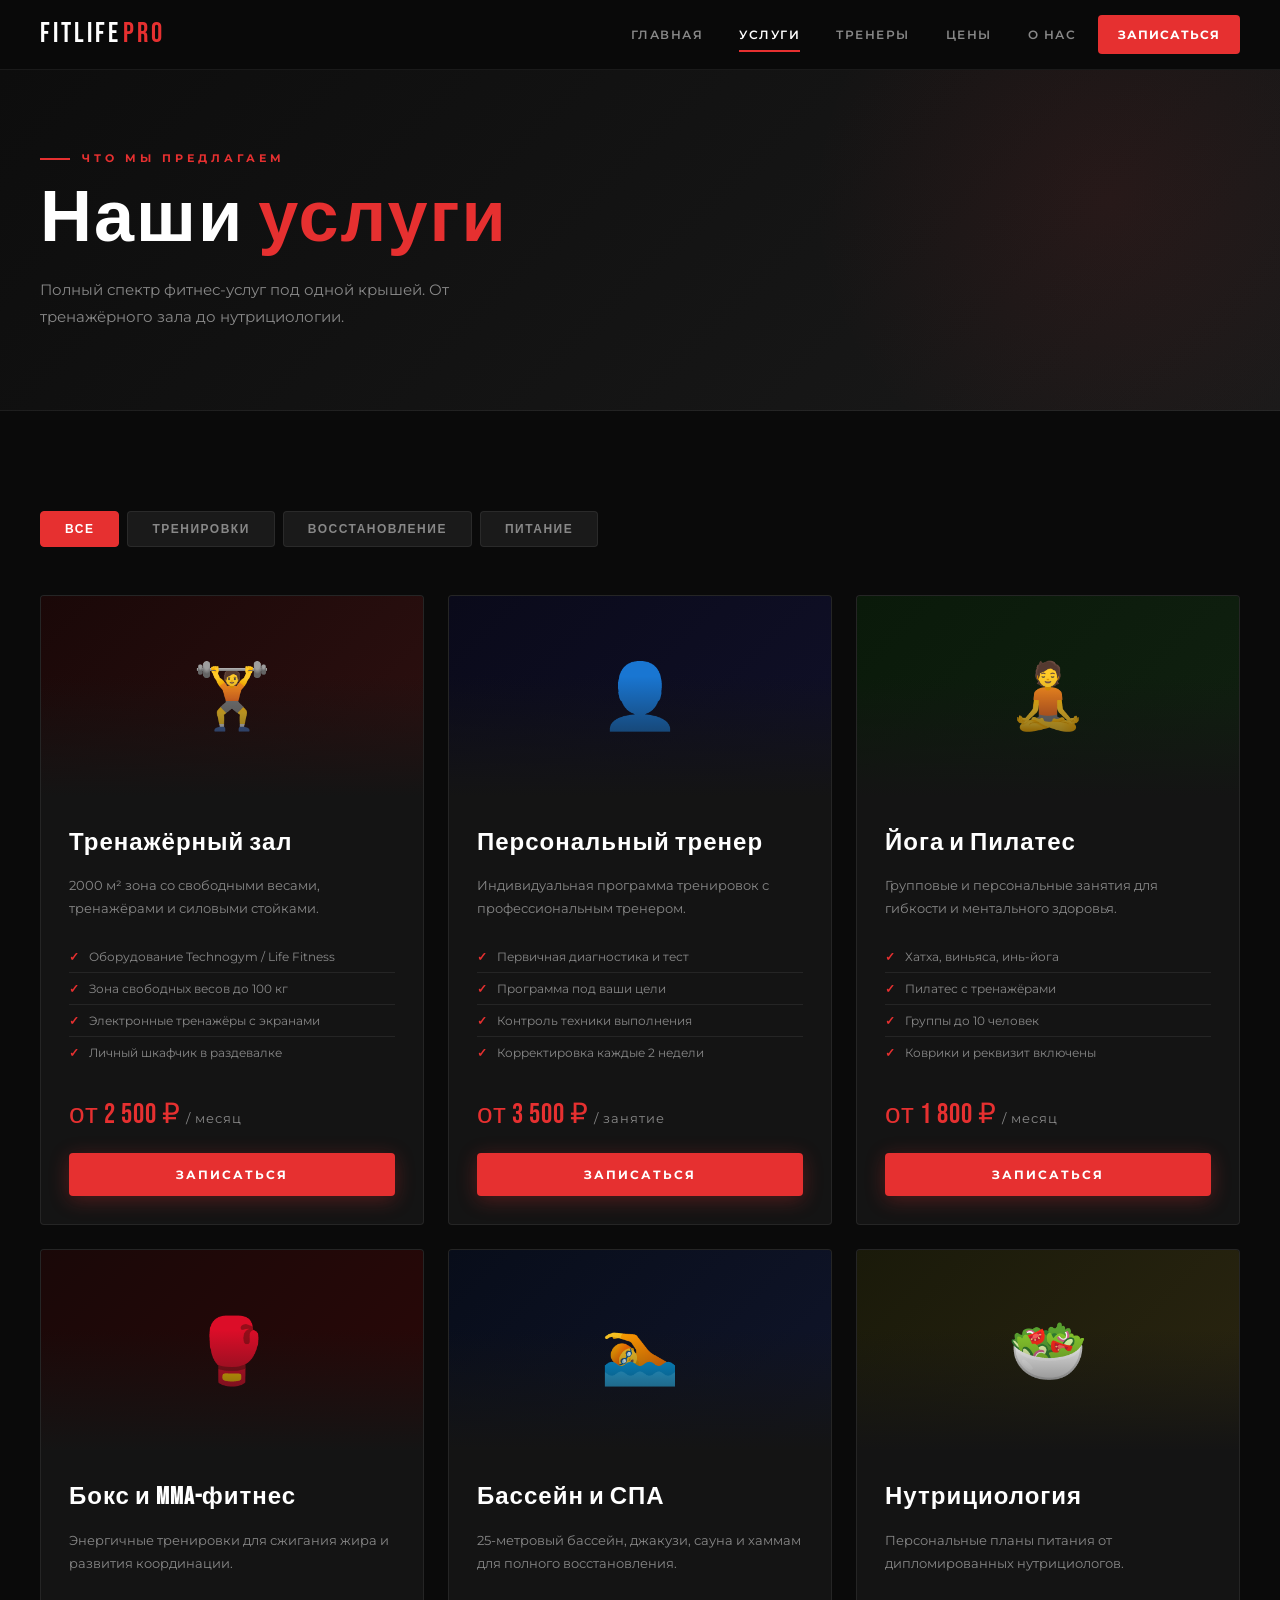
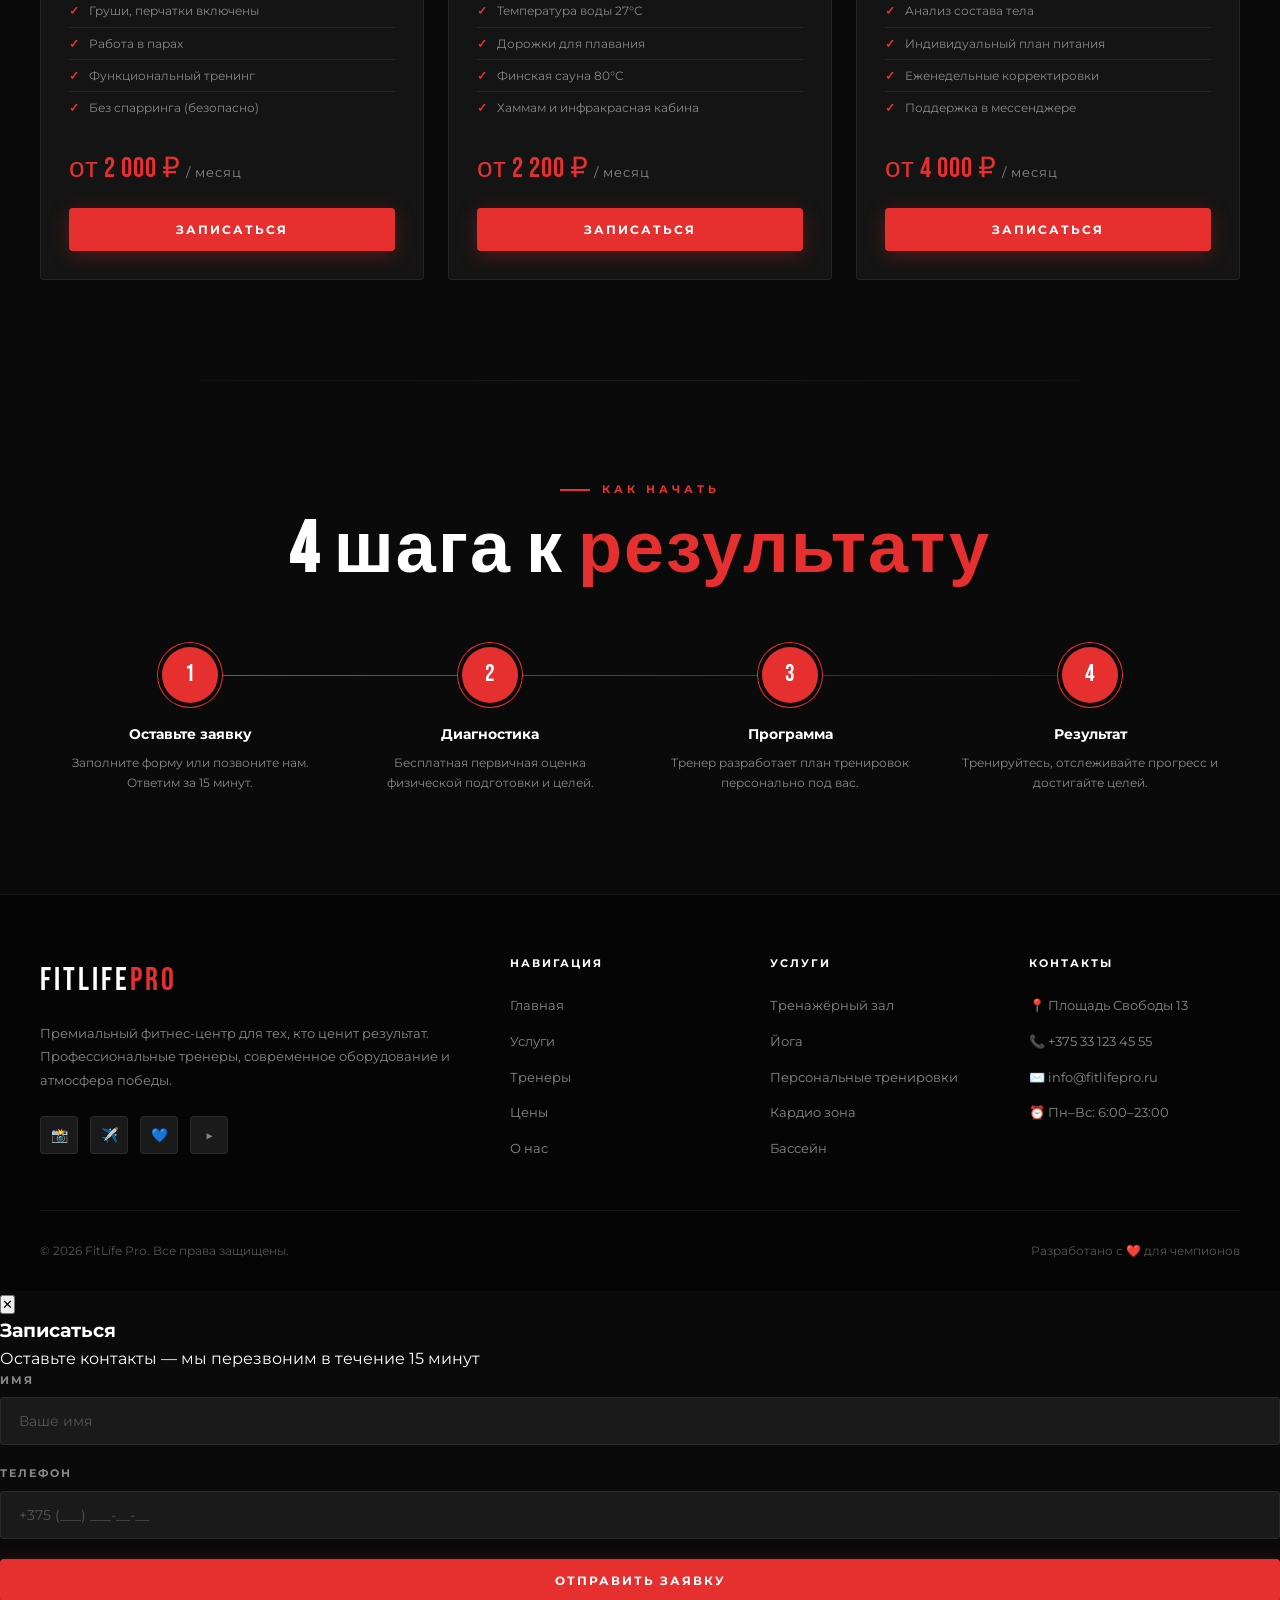
==== services.html @ bc9019aa "first commit" ====
<!DOCTYPE html>
<html lang="ru">
<head>
  <meta charset="UTF-8">
  <meta name="viewport" content="width=device-width, initial-scale=1.0">
  <title>Услуги — FitLife Pro</title>
  <link rel="stylesheet" href="css/style.css">
  <link rel="stylesheet" href="css/responsive.css">
  <style>
    .service-card {
      background: var(--card-bg);
      border: 1px solid var(--border);
      border-radius: var(--radius);
      overflow: hidden;
      transition: var(--transition);
    }

    .service-card:hover {
      border-color: rgba(230,48,48,0.3);
      transform: translateY(-6px);
      box-shadow: 0 24px 48px rgba(0,0,0,0.4);
    }

    .service-img {
      height: 200px;
      display: flex;
      align-items: center;
      justify-content: center;
      font-size: 64px;
      position: relative;
      overflow: hidden;
    }

    .service-img::after {
      content: '';
      position: absolute;
      inset: 0;
      background: linear-gradient(to bottom, transparent 40%, var(--card-bg));
    }

    .service-body { padding: 28px; }

    .service-title {
      font-family: 'Bebas Neue', sans-serif;
      font-size: 24px;
      letter-spacing: 1px;
      margin-bottom: 12px;
    }

    .service-desc {
      color: var(--text-muted);
      font-size: 13px;
      line-height: 1.8;
      margin-bottom: 20px;
    }

    .service-features {
      list-style: none;
      margin-bottom: 24px;
    }

    .service-features li {
      display: flex;
      align-items: center;
      gap: 10px;
      color: var(--text-muted);
      font-size: 12px;
      padding: 6px 0;
      border-bottom: 1px solid var(--border);
    }

    .service-features li:last-child { border-bottom: none; }
    .service-features li::before { content: '✓'; color: var(--accent); font-weight: 700; }

    .service-price {
      font-family: 'Bebas Neue', sans-serif;
      font-size: 28px;
      color: var(--accent);
      letter-spacing: 1px;
      margin-bottom: 16px;
    }

    .service-price span { font-family: 'Montserrat', sans-serif; font-size: 13px; color: var(--text-muted); font-weight: 400; }

    /* ─── SERVICE TABS ─── */
    .filter-tabs {
      display: flex;
      gap: 8px;
      margin-bottom: 48px;
      flex-wrap: wrap;
    }

    .filter-tab {
      padding: 10px 24px;
      background: var(--bg3);
      border: 1px solid var(--border);
      color: var(--text-muted);
      font-size: 12px;
      font-weight: 600;
      letter-spacing: 1.5px;
      text-transform: uppercase;
      border-radius: var(--radius);
      cursor: pointer;
      transition: var(--transition);
    }

    .filter-tab.active, .filter-tab:hover {
      background: var(--accent);
      border-color: var(--accent);
      color: #fff;
    }

    .service-card[data-category] { transition: opacity 0.3s, transform 0.3s; }
    .service-card.hidden { opacity: 0; pointer-events: none; position: absolute; }

    /* ─── PROCESS STEPS ─── */
    .steps {
      display: grid;
      grid-template-columns: repeat(4, 1fr);
      gap: 0;
      position: relative;
    }

    .steps::before {
      content: '';
      position: absolute;
      top: 28px; left: 10%; right: 10%;
      height: 1px;
      background: linear-gradient(to right, var(--accent), rgba(230,48,48,0.2));
      z-index: 0;
    }

    .step {
      text-align: center;
      position: relative;
      z-index: 1;
      padding: 0 20px;
    }

    .step-num {
      width: 56px; height: 56px;
      background: var(--accent);
      border-radius: 50%;
      display: flex;
      align-items: center;
      justify-content: center;
      font-family: 'Bebas Neue', sans-serif;
      font-size: 24px;
      letter-spacing: 1px;
      margin: 0 auto 20px;
      box-shadow: 0 0 0 4px var(--bg), 0 0 0 5px var(--accent);
    }

    .step-title { font-weight: 700; font-size: 14px; margin-bottom: 8px; }
    .step-desc { color: var(--text-muted); font-size: 12px; line-height: 1.7; }

    @media (max-width: 768px) {
      .steps { grid-template-columns: repeat(2, 1fr); gap: 32px; }
      .steps::before { display: none; }
    }
  </style>
</head>
<body data-page="services">

<div id="header-placeholder"></div>
<div class="page-content">

  <!-- ─── PAGE HERO ─── -->
  <div class="page-hero">
    <div class="container">
      <p class="section-label fade-in">Что мы предлагаем</p>
      <h1 class="section-title fade-in">Наши <em>услуги</em></h1>
      <p class="section-sub fade-in">
        Полный спектр фитнес-услуг под одной крышей. От тренажёрного зала до нутрициологии.
      </p>
    </div>
  </div>

  <!-- ─── SERVICES ─── -->
  <section class="section">
    <div class="container">
      <div class="filter-tabs">
        <button class="filter-tab active" data-filter="all">Все</button>
        <button class="filter-tab" data-filter="training">Тренировки</button>
        <button class="filter-tab" data-filter="recovery">Восстановление</button>
        <button class="filter-tab" data-filter="nutrition">Питание</button>
      </div>

      <div class="grid-3" id="servicesGrid">

        <div class="service-card fade-in" data-category="training">
          <div class="service-img" style="background:linear-gradient(135deg,#1a0808,#2d1010);">🏋️</div>
          <div class="service-body">
            <h3 class="service-title">Тренажёрный зал</h3>
            <p class="service-desc">2000 м² зона со свободными весами, тренажёрами и силовыми стойками.</p>
            <ul class="service-features">
              <li>Оборудование Technogym / Life Fitness</li>
              <li>Зона свободных весов до 100 кг</li>
              <li>Электронные тренажёры с экранами</li>
              <li>Личный шкафчик в раздевалке</li>
            </ul>
            <div class="service-price">от 2 500 ₽ <span>/ месяц</span></div>
            <button class="btn btn-primary" style="width:100%;justify-content:center;" onclick="openModal('joinModal')">Записаться</button>
          </div>
        </div>

        <div class="service-card fade-in fade-in-delay-1" data-category="training">
          <div class="service-img" style="background:linear-gradient(135deg,#0a0a1a,#101028);">👤</div>
          <div class="service-body">
            <h3 class="service-title">Персональный тренер</h3>
            <p class="service-desc">Индивидуальная программа тренировок с профессиональным тренером.</p>
            <ul class="service-features">
              <li>Первичная диагностика и тест</li>
              <li>Программа под ваши цели</li>
              <li>Контроль техники выполнения</li>
              <li>Корректировка каждые 2 недели</li>
            </ul>
            <div class="service-price">от 3 500 ₽ <span>/ занятие</span></div>
            <button class="btn btn-primary" style="width:100%;justify-content:center;" onclick="openModal('joinModal')">Записаться</button>
          </div>
        </div>

        <div class="service-card fade-in fade-in-delay-2" data-category="training">
          <div class="service-img" style="background:linear-gradient(135deg,#0a1a0a,#102010);">🧘</div>
          <div class="service-body">
            <h3 class="service-title">Йога и Пилатес</h3>
            <p class="service-desc">Групповые и персональные занятия для гибкости и ментального здоровья.</p>
            <ul class="service-features">
              <li>Хатха, виньяса, инь-йога</li>
              <li>Пилатес с тренажёрами</li>
              <li>Группы до 10 человек</li>
              <li>Коврики и реквизит включены</li>
            </ul>
            <div class="service-price">от 1 800 ₽ <span>/ месяц</span></div>
            <button class="btn btn-primary" style="width:100%;justify-content:center;" onclick="openModal('joinModal')">Записаться</button>
          </div>
        </div>

        <div class="service-card fade-in" data-category="training">
          <div class="service-img" style="background:linear-gradient(135deg,#1a0808,#2a0808);">🥊</div>
          <div class="service-body">
            <h3 class="service-title">Бокс и MMA-фитнес</h3>
            <p class="service-desc">Энергичные тренировки для сжигания жира и развития координации.</p>
            <ul class="service-features">
              <li>Груши, перчатки включены</li>
              <li>Работа в парах</li>
              <li>Функциональный тренинг</li>
              <li>Без спарринга (безопасно)</li>
            </ul>
            <div class="service-price">от 2 000 ₽ <span>/ месяц</span></div>
            <button class="btn btn-primary" style="width:100%;justify-content:center;" onclick="openModal('joinModal')">Записаться</button>
          </div>
        </div>

        <div class="service-card fade-in fade-in-delay-1" data-category="recovery">
          <div class="service-img" style="background:linear-gradient(135deg,#080d1a,#10152a);">🏊</div>
          <div class="service-body">
            <h3 class="service-title">Бассейн и СПА</h3>
            <p class="service-desc">25-метровый бассейн, джакузи, сауна и хаммам для полного восстановления.</p>
            <ul class="service-features">
              <li>Температура воды 27°C</li>
              <li>Дорожки для плавания</li>
              <li>Финская сауна 80°C</li>
              <li>Хаммам и инфракрасная кабина</li>
            </ul>
            <div class="service-price">от 2 200 ₽ <span>/ месяц</span></div>
            <button class="btn btn-primary" style="width:100%;justify-content:center;" onclick="openModal('joinModal')">Записаться</button>
          </div>
        </div>

        <div class="service-card fade-in fade-in-delay-2" data-category="nutrition">
          <div class="service-img" style="background:linear-gradient(135deg,#1a1a0a,#2a2510);">🥗</div>
          <div class="service-body">
            <h3 class="service-title">Нутрициология</h3>
            <p class="service-desc">Персональные планы питания от дипломированных нутрициологов.</p>
            <ul class="service-features">
              <li>Анализ состава тела</li>
              <li>Индивидуальный план питания</li>
              <li>Еженедельные корректировки</li>
              <li>Поддержка в мессенджере</li>
            </ul>
            <div class="service-price">от 4 000 ₽ <span>/ месяц</span></div>
            <button class="btn btn-primary" style="width:100%;justify-content:center;" onclick="openModal('joinModal')">Записаться</button>
          </div>
        </div>

      </div>
    </div>
  </section>

  <!-- ─── HOW IT WORKS ─── -->
  <div class="divider"></div>
  <section class="section">
    <div class="container">
      <p class="section-label" style="justify-content:center;">Как начать</p>
      <h2 class="section-title" style="text-align:center;margin-bottom:60px;">4 шага к <em>результату</em></h2>
      <div class="steps">
        <div class="step fade-in">
          <div class="step-num">1</div>
          <h4 class="step-title">Оставьте заявку</h4>
          <p class="step-desc">Заполните форму или позвоните нам. Ответим за 15 минут.</p>
        </div>
        <div class="step fade-in fade-in-delay-1">
          <div class="step-num">2</div>
          <h4 class="step-title">Диагностика</h4>
          <p class="step-desc">Бесплатная первичная оценка физической подготовки и целей.</p>
        </div>
        <div class="step fade-in fade-in-delay-2">
          <div class="step-num">3</div>
          <h4 class="step-title">Программа</h4>
          <p class="step-desc">Тренер разработает план тренировок персонально под вас.</p>
        </div>
        <div class="step fade-in fade-in-delay-3">
          <div class="step-num">4</div>
          <h4 class="step-title">Результат</h4>
          <p class="step-desc">Тренируйтесь, отслеживайте прогресс и достигайте целей.</p>
        </div>
      </div>
    </div>
  </section>

</div>
<div id="footer-placeholder"></div>

<!-- JOIN MODAL -->
<div class="modal" id="joinModal">
  <div class="modal-overlay"></div>
  <div class="modal-box">
    <button class="modal-close" onclick="closeModal('joinModal')">✕</button>
    <h3 class="modal-title">Записаться</h3>
    <p class="modal-sub">Оставьте контакты — мы перезвоним в течение 15 минут</p>
    <form id="joinForm">
      <div class="form-group">
        <label>Имя</label>
        <input type="text" name="name" placeholder="Ваше имя" data-validate="required,minlen:2">
      </div>
      <div class="form-group">
        <label>Телефон</label>
        <input type="tel" name="phone" placeholder="+375 (___) ___-__-__" data-validate="required,phone">
      </div>
      <button type="submit" class="btn btn-primary" style="width:100%;justify-content:center;">
        Отправить заявку
      </button>
    </form>
  </div>
</div>

<script src="js/components.js"></script>
<script src="js/ui.js"></script>
<script src="js/form.js"></script>
<script>
  // Filter tabs
  document.querySelectorAll('.filter-tab').forEach(tab => {
    tab.addEventListener('click', () => {
      document.querySelectorAll('.filter-tab').forEach(t => t.classList.remove('active'));
      tab.classList.add('active');

      const filter = tab.dataset.filter;
      document.querySelectorAll('.service-card').forEach(card => {
        if (filter === 'all' || card.dataset.category === filter) {
          card.style.display = 'flex';
          card.style.flexDirection = 'column';
          setTimeout(() => { card.style.opacity = '1'; card.style.transform = ''; }, 10);
        } else {
          card.style.opacity = '0';
          card.style.transform = 'scale(0.95)';
          setTimeout(() => { card.style.display = 'none'; }, 300);
        }
      });
    });
  });
</script>
</body>
</html>
---- css/style.css ----
@import url('https://fonts.googleapis.com/css2?family=Bebas+Neue&family=Montserrat:wght@300;400;500;600;700;900&display=swap');

:root {
  --bg: #0a0a0a;
  --bg2: #111111;
  --bg3: #1a1a1a;
  --accent: #e63030;
  --accent2: #ff4444;
  --accent-glow: rgba(230, 48, 48, 0.3);
  --text: #ffffff;
  --text-muted: #888888;
  --text-dim: #555555;
  --border: rgba(255,255,255,0.07);
  --card-bg: #141414;
  --header-h: 70px;
  --radius: 4px;
  --transition: 0.3s cubic-bezier(0.4, 0, 0.2, 1);
}

*, *::before, *::after { box-sizing: border-box; margin: 0; padding: 0; }

html { scroll-behavior: smooth; }

body {
  font-family: 'Montserrat', sans-serif;
  background: var(--bg);
  color: var(--text);
  line-height: 1.6;
  overflow-x: hidden;
}

/* ─── SCROLLBAR ─── */
::-webkit-scrollbar { width: 4px; }
::-webkit-scrollbar-track { background: var(--bg); }
::-webkit-scrollbar-thumb { background: var(--accent); border-radius: 2px; }

/* ─── SELECTION ─── */
::selection { background: var(--accent); color: #fff; }

/* ─── HEADER ─── */
.header {
  position: fixed;
  top: 0; left: 0; right: 0;
  height: var(--header-h);
  display: flex;
  align-items: center;
  justify-content: space-between;
  padding: 0 40px;
  background: rgba(10,10,10,0.95);
  backdrop-filter: blur(20px);
  border-bottom: 1px solid var(--border);
  z-index: 1000;
  transition: var(--transition);
}

.header.scrolled {
  box-shadow: 0 4px 30px rgba(0,0,0,0.5);
}

.logo {
  font-family: 'Bebas Neue', sans-serif;
  font-size: 28px;
  letter-spacing: 3px;
  color: var(--text);
  text-decoration: none;
  display: flex;
  align-items: center;
  gap: 2px;
}

.logo span { color: var(--accent); }

nav {
  display: flex;
  align-items: center;
  gap: 8px;
}

nav a {
  color: var(--text-muted);
  text-decoration: none;
  font-size: 12px;
  font-weight: 600;
  letter-spacing: 1.5px;
  text-transform: uppercase;
  padding: 8px 14px;
  border-radius: var(--radius);
  transition: var(--transition);
  position: relative;
}

nav a::after {
  content: '';
  position: absolute;
  bottom: 0; left: 50%; right: 50%;
  height: 2px;
  background: var(--accent);
  transition: var(--transition);
}

nav a:hover, nav a.active {
  color: var(--text);
}

nav a:hover::after, nav a.active::after {
  left: 14px; right: 14px;
}

.header-cta {
  background: var(--accent);
  color: #fff !important;
  padding: 10px 20px !important;
  border-radius: var(--radius);
  font-weight: 700 !important;
  letter-spacing: 1px;
}

.header-cta:hover {
  background: var(--accent2);
  transform: translateY(-1px);
  box-shadow: 0 4px 20px var(--accent-glow);
}

.header-cta::after { display: none !important; }

/* ─── BURGER ─── */
#burger {
  display: none;
  flex-direction: column;
  gap: 5px;
  cursor: pointer;
  padding: 8px;
}

#burger span {
  display: block;
  width: 24px; height: 2px;
  background: var(--text);
  transition: var(--transition);
  transform-origin: center;
}

#burger.open span:nth-child(1) { transform: translateY(7px) rotate(45deg); }
#burger.open span:nth-child(2) { opacity: 0; }
#burger.open span:nth-child(3) { transform: translateY(-7px) rotate(-45deg); }

/* ─── PAGE WRAPPER ─── */
.page-content { padding-top: var(--header-h); }

/* ─── SECTION BASICS ─── */
.section { padding: 100px 40px; }
.section-sm { padding: 60px 40px; }

.container { max-width: 1200px; margin: 0 auto; }

.section-label {
  font-size: 11px;
  font-weight: 700;
  letter-spacing: 4px;
  text-transform: uppercase;
  color: var(--accent);
  margin-bottom: 16px;
  display: flex;
  align-items: center;
  gap: 12px;
}

.section-label::before {
  content: '';
  display: block;
  width: 30px; height: 2px;
  background: var(--accent);
  flex-shrink: 0;
}

.section-title {
  font-family: 'Bebas Neue', sans-serif;
  font-size: clamp(36px, 6vw, 72px);
  line-height: 1;
  letter-spacing: 2px;
  margin-bottom: 20px;
}

.section-title em {
  color: var(--accent);
  font-style: normal;
}

.section-sub {
  color: var(--text-muted);
  font-size: 15px;
  max-width: 500px;
  line-height: 1.8;
}

/* ─── BUTTONS ─── */
.btn {
  display: inline-flex;
  align-items: center;
  gap: 10px;
  padding: 14px 32px;
  font-family: 'Montserrat', sans-serif;
  font-size: 12px;
  font-weight: 700;
  letter-spacing: 2px;
  text-transform: uppercase;
  border: none;
  border-radius: var(--radius);
  cursor: pointer;
  transition: var(--transition);
  text-decoration: none;
  position: relative;
  overflow: hidden;
}

.btn::before {
  content: '';
  position: absolute;
  inset: 0;
  background: rgba(255,255,255,0.1);
  opacity: 0;
  transition: var(--transition);
}

.btn:hover::before { opacity: 1; }

.btn-primary {
  background: var(--accent);
  color: #fff;
  box-shadow: 0 4px 20px var(--accent-glow);
}

.btn-primary:hover {
  transform: translateY(-2px);
  box-shadow: 0 8px 30px var(--accent-glow);
}

.btn-outline {
  background: transparent;
  color: var(--text);
  border: 1px solid rgba(255,255,255,0.2);
}

.btn-outline:hover {
  border-color: var(--accent);
  color: var(--accent);
}

/* ─── CARDS ─── */
.card {
  background: var(--card-bg);
  border: 1px solid var(--border);
  border-radius: var(--radius);
  padding: 32px;
  transition: var(--transition);
  position: relative;
  overflow: hidden;
}

.card::before {
  content: '';
  position: absolute;
  top: 0; left: 0; right: 0;
  height: 3px;
  background: var(--accent);
  transform: scaleX(0);
  transform-origin: left;
  transition: var(--transition);
}

.card:hover {
  border-color: rgba(230,48,48,0.3);
  transform: translateY(-4px);
  box-shadow: 0 20px 40px rgba(0,0,0,0.4);
}

.card:hover::before { transform: scaleX(1); }

/* ─── GRID ─── */
.grid-3 { display: grid; grid-template-columns: repeat(3, 1fr); gap: 24px; }
.grid-2 { display: grid; grid-template-columns: repeat(2, 1fr); gap: 24px; }
.grid-4 { display: grid; grid-template-columns: repeat(4, 1fr); gap: 24px; }

/* ─── NOTIFICATION ─── */
#notification {
  position: fixed;
  bottom: 30px;
  right: 30px;
  background: var(--card-bg);
  border: 1px solid var(--accent);
  border-left: 4px solid var(--accent);
  color: var(--text);
  padding: 16px 24px;
  border-radius: var(--radius);
  font-size: 13px;
  font-weight: 600;
  display: none;
  z-index: 9999;
  animation: slideIn 0.3s ease;
  max-width: 320px;
  box-shadow: 0 8px 30px rgba(0,0,0,0.5);
}

#notification.success { border-color: #22c55e; border-left-color: #22c55e; }
#notification.error { border-color: var(--accent); border-left-color: var(--accent); }

@keyframes slideIn {
  from { transform: translateX(100%); opacity: 0; }
  to   { transform: translateX(0);   opacity: 1; }
}

/* ─── FOOTER ─── */
.footer {
  background: #050505;
  border-top: 1px solid var(--border);
  padding: 60px 40px 30px;
}

.footer-grid {
  max-width: 1200px;
  margin: 0 auto;
  display: grid;
  grid-template-columns: 2fr 1fr 1fr 1fr;
  gap: 48px;
  padding-bottom: 40px;
  border-bottom: 1px solid var(--border);
  margin-bottom: 30px;
}

.footer-logo {
  font-family: 'Bebas Neue', sans-serif;
  font-size: 32px;
  letter-spacing: 3px;
  color: var(--text);
  margin-bottom: 16px;
  display: block;
}

.footer-logo span { color: var(--accent); }

.footer-desc {
  color: var(--text-muted);
  font-size: 13px;
  line-height: 1.8;
  margin-bottom: 24px;
}

.footer-socials {
  display: flex;
  gap: 12px;
}

.footer-socials a {
  width: 38px; height: 38px;
  background: var(--bg3);
  border: 1px solid var(--border);
  border-radius: var(--radius);
  display: flex;
  align-items: center;
  justify-content: center;
  color: var(--text-muted);
  text-decoration: none;
  font-size: 14px;
  transition: var(--transition);
}

.footer-socials a:hover {
  background: var(--accent);
  border-color: var(--accent);
  color: #fff;
}

.footer-col h4 {
  font-size: 11px;
  font-weight: 700;
  letter-spacing: 2px;
  text-transform: uppercase;
  color: var(--text);
  margin-bottom: 20px;
}

.footer-col ul { list-style: none; }

.footer-col ul li { margin-bottom: 10px; }

.footer-col ul li a {
  color: var(--text-muted);
  text-decoration: none;
  font-size: 13px;
  transition: var(--transition);
}

.footer-col ul li a:hover { color: var(--accent); padding-left: 6px; }

.footer-bottom {
  max-width: 1200px;
  margin: 0 auto;
  display: flex;
  justify-content: space-between;
  align-items: center;
  color: var(--text-dim);
  font-size: 12px;
}

/* ─── DIVIDER ─── */
.divider {
  height: 1px;
  background: linear-gradient(to right, transparent, var(--border), transparent);
  margin: 0 40px;
}

/* ─── BADGE ─── */
.badge {
  display: inline-block;
  padding: 4px 12px;
  background: rgba(230,48,48,0.15);
  border: 1px solid rgba(230,48,48,0.3);
  color: var(--accent);
  font-size: 10px;
  font-weight: 700;
  letter-spacing: 2px;
  text-transform: uppercase;
  border-radius: 2px;
}

/* ─── FORM ─── */
.form-group {
  margin-bottom: 20px;
}

.form-group label {
  display: block;
  font-size: 11px;
  font-weight: 700;
  letter-spacing: 2px;
  text-transform: uppercase;
  color: var(--text-muted);
  margin-bottom: 8px;
}

.form-group input,
.form-group textarea,
.form-group select {
  width: 100%;
  padding: 14px 18px;
  background: var(--bg3);
  border: 1px solid var(--border);
  border-radius: var(--radius);
  color: var(--text);
  font-family: 'Montserrat', sans-serif;
  font-size: 14px;
  transition: var(--transition);
  outline: none;
  resize: vertical;
}

.form-group input:focus,
.form-group textarea:focus,
.form-group select:focus {
  border-color: var(--accent);
  box-shadow: 0 0 0 3px var(--accent-glow);
}

.form-group input::placeholder,
.form-group textarea::placeholder { color: var(--text-dim); }

/* ─── FADE IN ANIMATION ─── */
.fade-in {
  opacity: 0;
  transform: translateY(30px);
  transition: opacity 0.6s ease, transform 0.6s ease;
}

.fade-in.visible {
  opacity: 1;
  transform: translateY(0);
}

.fade-in-delay-1 { transition-delay: 0.1s; }
.fade-in-delay-2 { transition-delay: 0.2s; }
.fade-in-delay-3 { transition-delay: 0.3s; }
.fade-in-delay-4 { transition-delay: 0.4s; }

/* ─── PAGE HERO (inner pages) ─── */
.page-hero {
  padding: 80px 40px;
  background: linear-gradient(135deg, #0d0d0d 0%, #1a1a1a 100%);
  border-bottom: 1px solid var(--border);
  position: relative;
  overflow: hidden;
}

.page-hero::before {
  content: '';
  position: absolute;
  top: -50%; right: -10%;
  width: 600px; height: 600px;
  background: radial-gradient(circle, rgba(230,48,48,0.08) 0%, transparent 70%);
  pointer-events: none;
}

/* ─── UTILITY ─── */
.text-accent { color: var(--accent); }
.text-muted { color: var(--text-muted); }
.flex { display: flex; }
.flex-center { display: flex; align-items: center; justify-content: center; }
.gap-8 { gap: 8px; }
.gap-16 { gap: 16px; }
.gap-24 { gap: 24px; }
.mt-8 { margin-top: 8px; }
.mt-16 { margin-top: 16px; }
.mt-24 { margin-top: 24px; }
.mt-40 { margin-top: 40px; }
---- css/responsive.css ----
/* ─── TABLET ─── */
@media (max-width: 1024px) {
  .grid-4 { grid-template-columns: repeat(2, 1fr); }
  .footer-grid { grid-template-columns: 1fr 1fr; gap: 32px; }
  .footer-grid > div:first-child { grid-column: span 2; }
}

/* ─── MOBILE ─── */
@media (max-width: 768px) {
  :root { --header-h: 60px; }

  .header { padding: 0 20px; }

  nav {
    display: none;
    position: fixed;
    top: var(--header-h);
    left: 0; right: 0;
    background: rgba(10,10,10,0.98);
    backdrop-filter: blur(20px);
    flex-direction: column;
    align-items: stretch;
    padding: 20px;
    border-bottom: 1px solid var(--border);
    gap: 4px;
  }

  nav.active { display: flex; }

  nav a {
    padding: 14px 16px;
    font-size: 13px;
    border-radius: var(--radius);
  }

  nav a:hover, nav a.active {
    background: var(--bg3);
  }

  nav a::after { display: none; }

  .header-cta { margin-top: 8px; text-align: center; justify-content: center; }

  #burger { display: flex; }

  .section { padding: 60px 20px; }
  .section-sm { padding: 40px 20px; }
  .page-hero { padding: 50px 20px; }

  .grid-3, .grid-4 { grid-template-columns: 1fr; }
  .grid-2 { grid-template-columns: 1fr; }

  .footer { padding: 40px 20px 20px; }
  .footer-grid { grid-template-columns: 1fr; gap: 24px; }
  .footer-grid > div:first-child { grid-column: span 1; }
  .footer-bottom { flex-direction: column; gap: 12px; text-align: center; }

  .section-title { font-size: clamp(32px, 9vw, 48px); }
}

@media (max-width: 480px) {
  .header { padding: 0 16px; }
  .section { padding: 50px 16px; }
  .btn { padding: 12px 24px; font-size: 11px; }
}
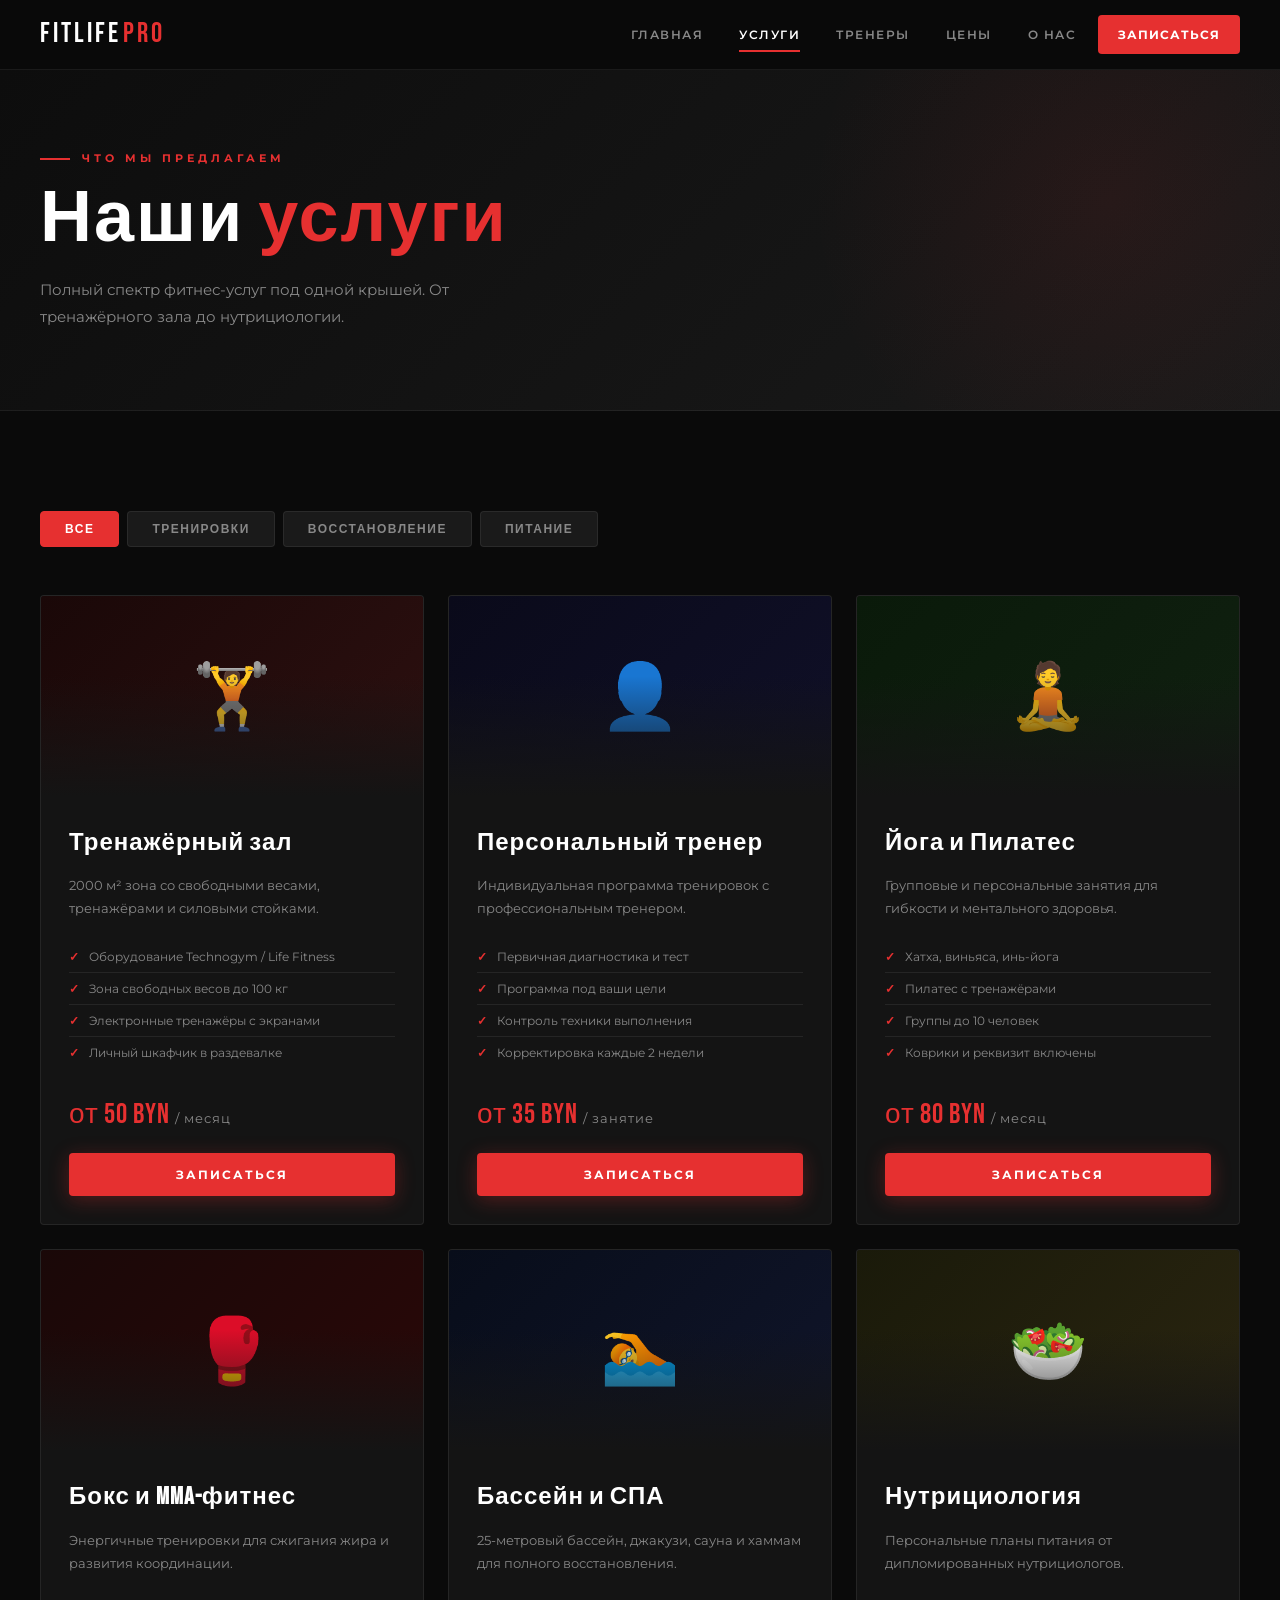
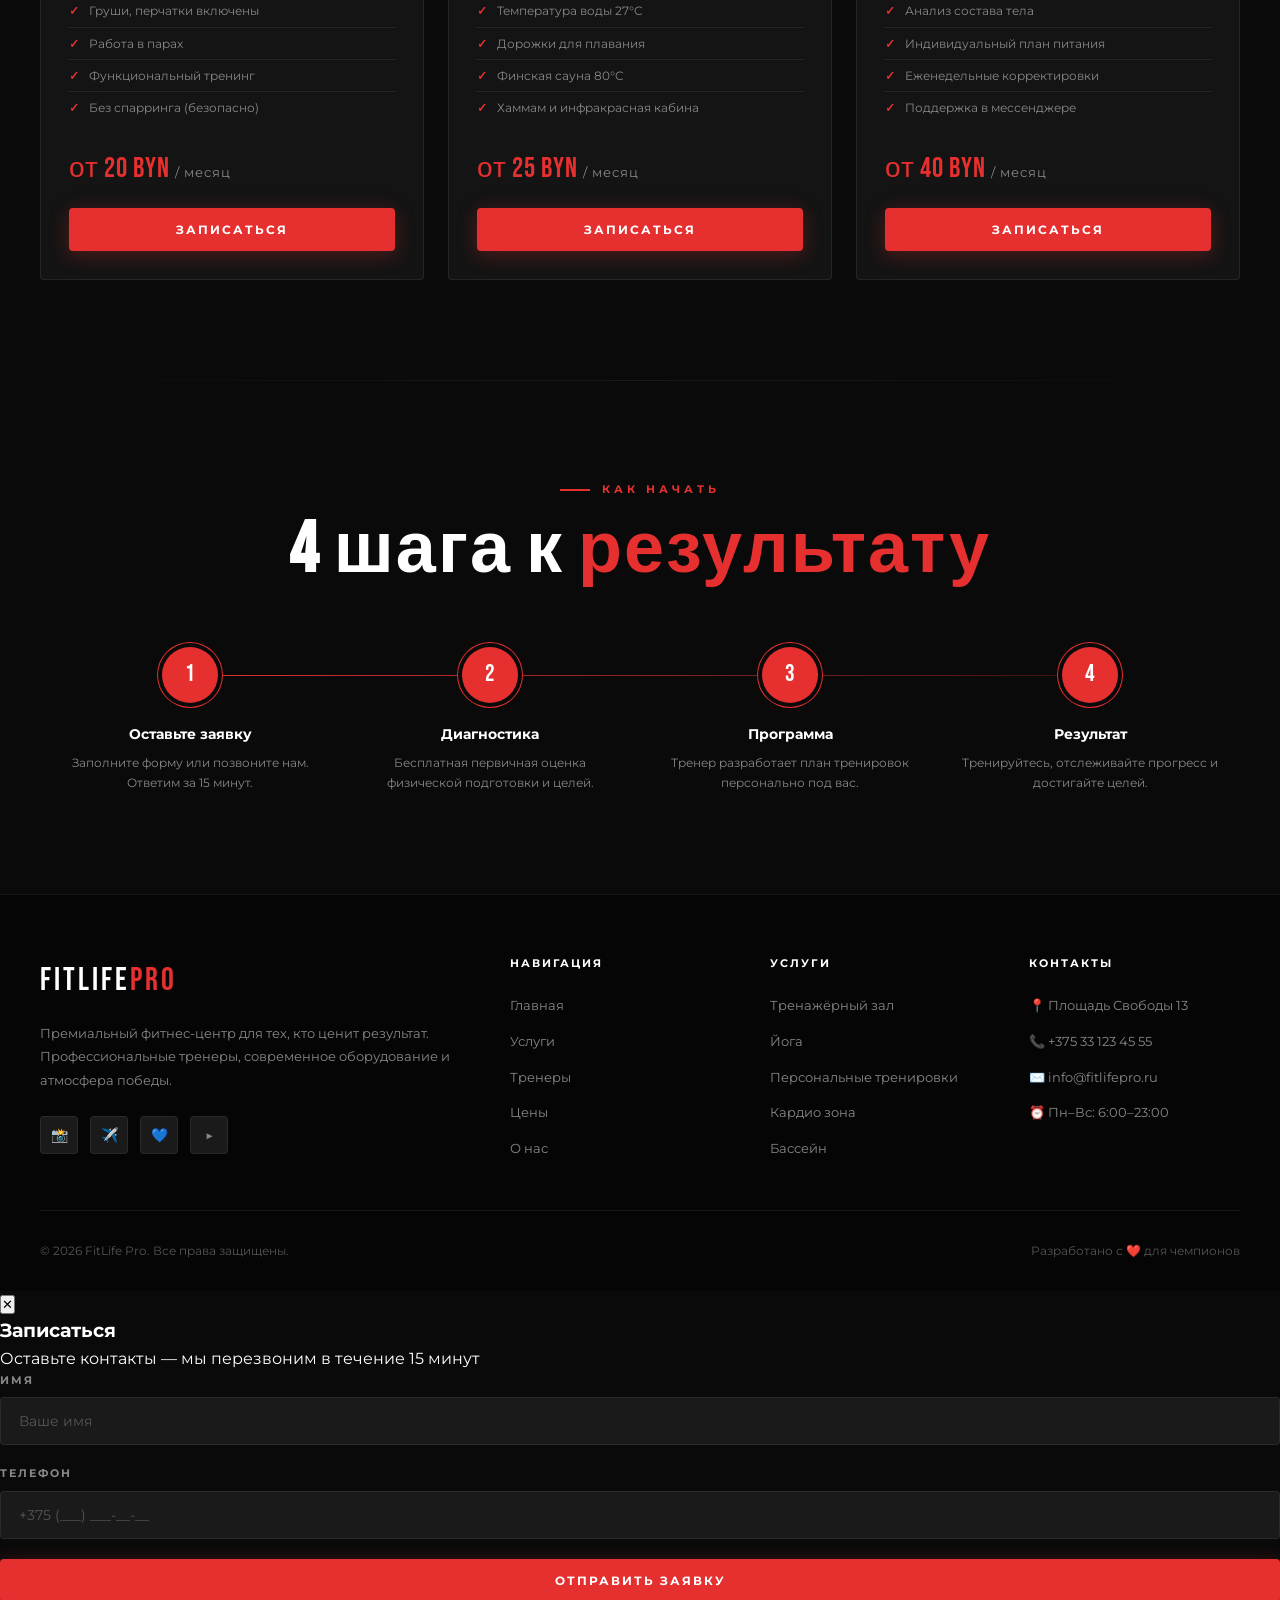
==== commit 96041660: "chore: currency change" ====
--- a/services.html
+++ b/services.html
@@ -199,7 +199,7 @@
               <li>Электронные тренажёры с экранами</li>
               <li>Личный шкафчик в раздевалке</li>
             </ul>
-            <div class="service-price">от 2 500 ₽ <span>/ месяц</span></div>
+            <div class="service-price">от 50 BYN <span>/ месяц</span></div>
             <button class="btn btn-primary" style="width:100%;justify-content:center;" onclick="openModal('joinModal')">Записаться</button>
           </div>
         </div>
@@ -215,7 +215,7 @@
               <li>Контроль техники выполнения</li>
               <li>Корректировка каждые 2 недели</li>
             </ul>
-            <div class="service-price">от 3 500 ₽ <span>/ занятие</span></div>
+            <div class="service-price">от 35 BYN <span>/ занятие</span></div>
             <button class="btn btn-primary" style="width:100%;justify-content:center;" onclick="openModal('joinModal')">Записаться</button>
           </div>
         </div>
@@ -231,7 +231,7 @@
               <li>Группы до 10 человек</li>
               <li>Коврики и реквизит включены</li>
             </ul>
-            <div class="service-price">от 1 800 ₽ <span>/ месяц</span></div>
+            <div class="service-price">от 80 BYN <span>/ месяц</span></div>
             <button class="btn btn-primary" style="width:100%;justify-content:center;" onclick="openModal('joinModal')">Записаться</button>
           </div>
         </div>
@@ -247,7 +247,7 @@
               <li>Функциональный тренинг</li>
               <li>Без спарринга (безопасно)</li>
             </ul>
-            <div class="service-price">от 2 000 ₽ <span>/ месяц</span></div>
+            <div class="service-price">от 20 BYN <span>/ месяц</span></div>
             <button class="btn btn-primary" style="width:100%;justify-content:center;" onclick="openModal('joinModal')">Записаться</button>
           </div>
         </div>
@@ -263,7 +263,7 @@
               <li>Финская сауна 80°C</li>
               <li>Хаммам и инфракрасная кабина</li>
             </ul>
-            <div class="service-price">от 2 200 ₽ <span>/ месяц</span></div>
+            <div class="service-price">от 25 BYN <span>/ месяц</span></div>
             <button class="btn btn-primary" style="width:100%;justify-content:center;" onclick="openModal('joinModal')">Записаться</button>
           </div>
         </div>
@@ -279,7 +279,7 @@
               <li>Еженедельные корректировки</li>
               <li>Поддержка в мессенджере</li>
             </ul>
-            <div class="service-price">от 4 000 ₽ <span>/ месяц</span></div>
+            <div class="service-price">от 40 BYN <span>/ месяц</span></div>
             <button class="btn btn-primary" style="width:100%;justify-content:center;" onclick="openModal('joinModal')">Записаться</button>
           </div>
         </div>
